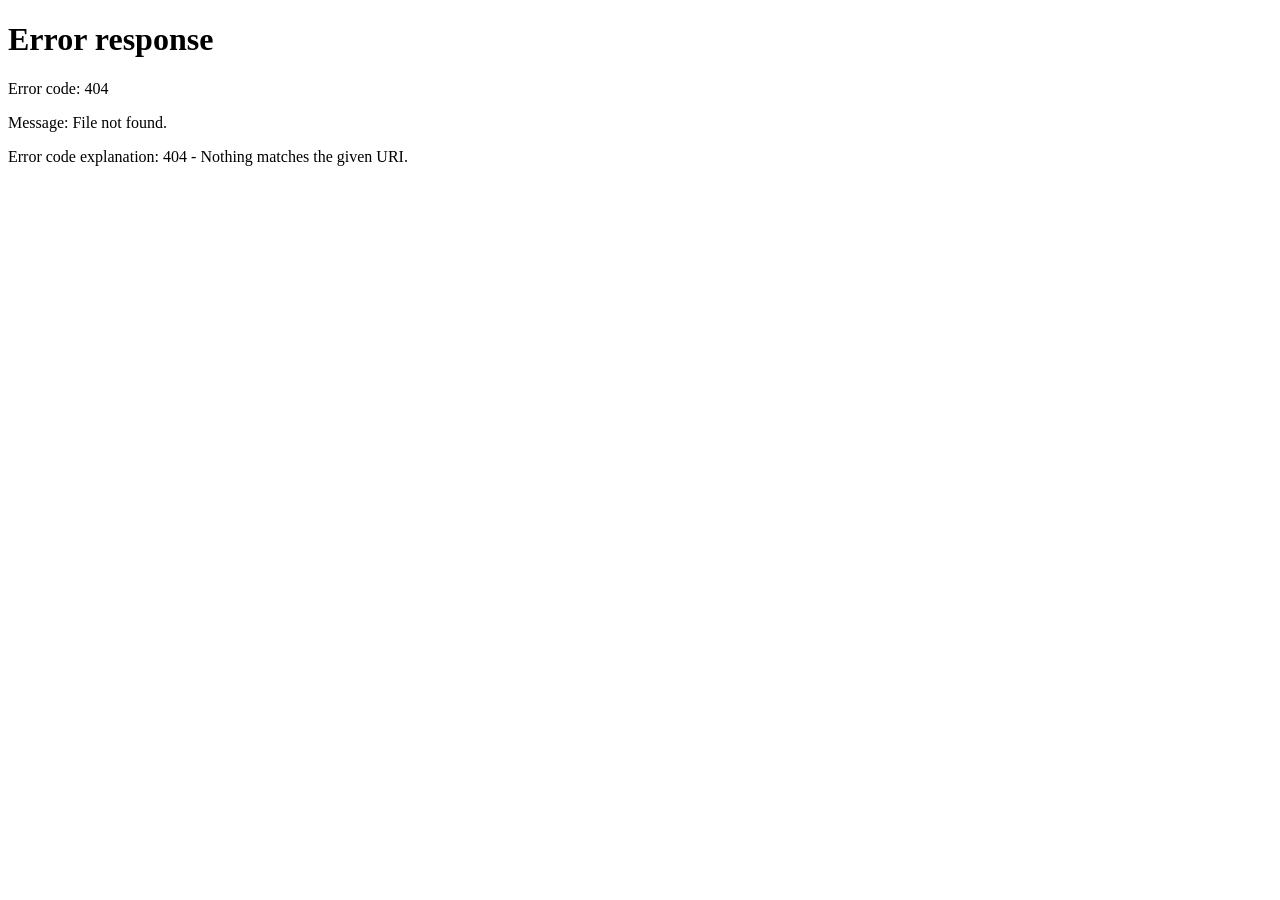
==== index.html @ bffe7bb8 "Update index.html" ====
<!DOCTYPE html>
<html lang="en">

<head>
  <meta charset="UTF-8">
  <meta http-equiv="X-UA-Compatible" content="IE=edge">
  <meta name="viewport" content="width=device-width, initial-scale=1.0">

  <!-- 
    - primary meta tags
  -->
  <title>Autofix - Auto Maintenance & Repair Service</title>
  <meta name="title" content="Autofix - Auto Maintenance & Repair Service">
  <meta name="description" content="This is a vehicle repair html template made by codewithsadee">

  <!-- 
    - favicon
  -->
  <link rel="shortcut icon" href="https://junrypacot.github.io/Autofix_/favicon.svg" type="image/svg+xml">

  <!-- 
    - google font link
  -->
  <link rel="preconnect" href="https://fonts.googleapis.com">
  <link rel="preconnect" href="https://fonts.gstatic.com" crossorigin>
  <link href="https://fonts.googleapis.com/css2?family=Chakra+Petch:wght@400;600;700&family=Mulish&display=swap"
    rel="stylesheet">

  <!-- 
    
  -->
  <link rel="stylesheet"
    href="https://fonts.googleapis.com/css2?family=Material+Symbols+Rounded:opsz,wght,FILL,GRAD@40,600,0,0" />

  <!-- 
    - custom css link
  -->
  <link rel="stylesheet" href="https://junrypacot.github.io/Autofix_/style.css">

  <!-- 
    - preload images
  -->
  <link rel="preload" as="image" href="https://junrypacot.github.io/Autofix_/hero-banner.png">
  <link rel="preload" as="image" href="https://junrypacot.github.io/Autofix_/hero-bg.jpg">

</head>

<body>

  <!-- 
    - #HEADER
  -->

  <header class="header">
    <div class="container">

      <a href="#" class="logo">
        <img src="https://junrypacot.github.io/Autofix_/logo.png" width="128" height="63" alt="autofix home">
      </a>

      <nav class="navbar" data-navbar>
  <ul class="navbar-list">

    <li>
      <a href="#home" class="navbar-link">Home</a> <!-- Add id="home" on your HERO section -->
    </li>

    <li>
      <a href="#about" class="navbar-link">About</a> <!-- Add id="about" to the ABOUT section -->
    </li>

    <li>
    <a href="#services" class="navbar-link">Services</a>

    </li>

    <li>
      <a href="#projects" class="navbar-link">Projects</a> <!-- Add id="projects" to WORK section -->
    </li>

    <li>
      <a href="#contact" class="navbar-link">Contact</a> <!-- Add id="contact" to footer or contact section -->
    </li>

  </ul>
</nav>


      <a href="#" class="btn btn-primary">
        <span class="span">Get a Quote</span>

        <span class="material-symbols-rounded">arrow_forward</span>
      </a>

      <button class="nav-toggle-btn" aria-label="toggle menu" data-nav-toggler>
        <span class="nav-toggle-icon icon-1"></span>
        <span class="nav-toggle-icon icon-2"></span>
        <span class="nav-toggle-icon icon-3"></span>
      </button>

    </div>
  </header>





  <main>
    <article>

      <!-- 
        - #HERO
      -->

      <!-- HERO Section -->
      <section id="home" class="hero has-bg-image" aria-label="home" style="background-image: url('https://junrypacot.github.io/Autofix_/hero-bg.jpg')">

        <div class="container">

          <div class="hero-content">

            <p class="section-subtitle :dark">We have talented engineers & mechanics</p>

            <h1 class="h1 section-title">Auto Maintenance & Repair Service</h1>

            <p class="section-text">
              Our goal is to provide high-quality repair services with care and precision, ensuring your vehicle runs smoothly and safely.
               We stand behind our work with full responsibility and dedication to customer satisfaction.
            </p>

            <a href="#services" class="btn">
              <span class="span">Our Services</span>

              <span class="material-symbols-rounded">arrow_forward</span>
            </a>

          </div>

          <figure class="hero-banner" style="--width: 1228; --height: 789;">
            <img src="https://junrypacot.github.io/Autofix_/hero-banner.png" width="1228" height="789" alt="red motor vehicle"
              class="move-anim">
          </figure>

        </div>
      </section>





      <!-- 
        - #SERVICE
      -->

      <section id="services" class="section service has-bg-image" aria-labelledby="service-label" style="background-image: url('https://junrypacot.github.io/Autofix_/service-bg.jpg')">


        <div class="container">

          <p class="section-subtitle :light" id="service-label">Our services</p>

          <h2 class="h2 section-title">We Provide Great Services For your Vehicle</h2>

          <ul class="service-list">

            <li>
              <div class="service-card">

                <figure class="card-icon">
                  <img src="https://junrypacot.github.io/Autofix_/services-1.png" width="110" height="110" loading="lazy" alt="Engine Repair">
                </figure>

                <h3 class="h3 card-title">Engine Repair</h3>

                <p class="card-text">
                   From diagnostics to full rebuilds, we ensure your engine performs at its best—efficient, reliable, and road-ready.
                </p>

                <a href="#" class="btn-link">Read more</a>

              </div>
            </li>

            <li>
              <div class="service-card">

                <figure class="card-icon">
                  <img src="https://junrypacot.github.io/Autofix_/services-2.png" width="110" height="110" loading="lazy" alt="Brake Repair">
                </figure>

                <h3 class="h3 card-title">Brake Repair</h3>

                <p class="card-text">
                  Your safety is our priority. We inspect, repair, and replace brake systems for optimal stopping power and peace of mind.
                </p>

                <a href="#" class="btn-link">Read more</a>

              </div>
            </li>

            <li>
              <div class="service-card">

                <figure class="card-icon">
                  <img src="https://junrypacot.github.io/Autofix_/services-3.png" width="110" height="110" loading="lazy" alt="Tire Repair">
                </figure>

                <h3 class="h3 card-title">Tire Repair</h3>

                <p class="card-text">
                  Stay on track with expert tire services—from patching to replacements, we keep your wheels safe and aligned.
                </p>

                <a href="#" class="btn-link">Read more</a>

              </div>
            </li>

            <li>
              <div class="service-card">

                <figure class="card-icon">
                  <img src="https://junrypacot.github.io/Autofix_/services-4.png" width="110" height="110" loading="lazy"
                    alt="Battery Repair">
                </figure>

                <h3 class="h3 card-title">Battery Repair</h3>

                <p class="card-text">
                   Whether it’s a charge, replacement, or diagnostics, we’ll make sure your battery is always ready to power your drive.
                </p>

                <a href="#" class="btn-link">Read more</a>

              </div>
            </li>

            <li class="service-banner">
              <img src="https://junrypacot.github.io/Autofix_/services-5.png" width="646" height="380" loading="lazy" alt="Red Car"
                class="move-anim">
            </li>

            <li>
              <div class="service-card">

                <figure class="card-icon">
                  <img src="https://junrypacot.github.io/Autofix_/services-6.png" width="110" height="110" loading="lazy"
                    alt="Steering Repair">
                </figure>

                <h3 class="h3 card-title">Steering Repair</h3>

                <p class="card-text">
                  Smooth handling starts here. We repair and align steering components for better control and driving comfort.
                </p>

                <a href="#" class="btn-link">Read more</a>

              </div>
            </li>

          </ul>

          <a href="#" class="btn">
            <span class="span">View All Services</span>

            <span class="material-symbols-rounded">arrow_forward</span>
          </a>

        </div>
      </section>





      <!-- 
        - #ABOUT
      -->

      <!-- ABOUT Section -->
      <section id="about" class="section about has-before" aria-labelledby="about-label">

        <div class="container">

          <figure class="about-banner">
            <img src="https://junrypacot.github.io/Autofix_/about-banner.png" width="540" height="540" loading="lazy"
              alt="vehicle repire equipments" class="w-100">
          </figure>

          <div class="about-content">

            <p class="section-subtitle :dark">About Us</p>

            <h2 class="h2 section-title">We’re Commited to Meet the quality</h2>

            <p class="section-text">
               At AutoFix, we take pride in delivering top-notch auto repair and maintenance services. Our experienced team is
               dedicated to ensuring your vehicle receives the best care using reliable tools, techniques, and diagnostics.
            </p>

            <p class="section-text">
               Whether it's routine maintenance or complex repairs, our goal is your satisfaction and your car’s optimal
               performance. We value trust, transparency, and long-term customer relationships.
            </p>

            <ul class="about-list">

              <li class="about-item">
                <p>
                  <strong class="display-1 strong">8K+</strong> Happy Clients
                </p>
              </li>

              <li class="about-item">
                <p>
                  <strong class="display-1 strong">22+</strong> Instruments
                </p>
              </li>

              <li class="about-item">
                <p>
                  <strong class="display-1 strong">50+</strong> Years in market
                </p>
              </li>

              <li class="about-item">
                <p>
                  <strong class="display-1 strong">99%</strong> Projects completed
                </p>
              </li>

            </ul>

          </div>

        </div>
      </section>





      <!-- 
        - #WORK
      -->

      <!-- WORK Section -->
       <section id="projects" class="section work" aria-labelledby="work-label">

        <div class="container">

          <p class="section-subtitle :light" id="work-label">Our Work</p>

          <h2 class="h2 section-title">Latest projects we have done</h2>

          <ul class="has-scrollbar">

            <li class="scrollbar-item">
              <div class="work-card">

                <figure class="card-banner img-holder" style="--width: 350; --height: 406;">
                  <img src="https://junrypacot.github.io/Autofix_/work-1.jpg" width="350" height="406" loading="lazy" alt="Engine Repair"
                    class="img-cover">
                </figure>

                <div class="card-content">
                  <p class="card-subtitle">Auto Repair</p>

                  <h3 class="h3 card-title">Engine Repair</h3>

                  <a href="#" class="card-btn">
                    <span class="material-symbols-rounded">arrow_forward</span>
                  </a>
                </div>

              </div>
            </li>

            <li class="scrollbar-item">
              <div class="work-card">

                <figure class="card-banner img-holder" style="--width: 350; --height: 406;">
                  <img src="https://junrypacot.github.io/Autofix_/work-2.jpg" width="350" height="406" loading="lazy" alt="Car Tyre change"
                    class="img-cover">
                </figure>

                <div class="card-content">
                  <p class="card-subtitle">Auto Repair</p>

                  <h3 class="h3 card-title">Car Tyre change</h3>

                  <a href="#" class="card-btn">
                    <span class="material-symbols-rounded">arrow_forward</span>
                  </a>
                </div>

              </div>
            </li>

            <li class="scrollbar-item">
              <div class="work-card">

                <figure class="card-banner img-holder" style="--width: 350; --height: 406;">
                  <img src="https://junrypacot.github.io/Autofix_/work-3.jpg" width="350" height="406" loading="lazy" alt="Battery Adjust"
                    class="img-cover">
                </figure>

                <div class="card-content">
                  <p class="card-subtitle">Auto Repair</p>

                  <h3 class="h3 card-title">Battery Adjust</h3>

                  <a href="#" class="card-btn">
                    <span class="material-symbols-rounded">arrow_forward</span>
                  </a>
                </div>

              </div>
            </li>

          </ul>

        </div>
      </section>

    </article>
  </main>





  <!-- 
    - #FOOTER
  -->

  <!-- You can add an ID to the footer -->
    <footer class="footer" id="contact">


    <div class="footer-top section">
      <div class="container">

        <div class="footer-brand">

          <a href="#" class="logo">
            <img src="https://junrypacot.github.io/Autofix_/logo.png" width="128" height="63" alt="autofix home">
          </a>

          <p class="footer-text">
            At AutoFix, we’re dedicated to delivering reliable, affordable, and expert auto repair services. Your satisfaction and vehicle’s performance are our top priorities.
         </p>
          </p>

          <ul class="social-list">

            <li>
              <a href="#" class="social-link">
                <img src="https://junrypacot.github.io/Autofix_/facebook.svg" alt="facebook">
              </a>
            </li>

            <li>
              <a href="#" class="social-link">
                <img src="https://junrypacot.github.io/Autofix_/instagram.svg" alt="instagram">
              </a>
            </li>

            <li>
              <a href="#" class="social-link">
                <img src="https://junrypacot.github.io/Autofix_/twitter.svg" alt="twitter">
              </a>
            </li>

          </ul>

        </div>

        <ul class="footer-list">

          <li>
            <p class="h3">Opening Hours</p>
          </li>

          <li>
            <p class="p">Monday – Saturday</p>

            <span class="span">05:30 AM – 08:00 PM</span>
          </li>

          <li>
            <p class="p">Sunday – Thursday</p>

            <span class="span">10:00 AM – 10:50 PM</span>
          </li>

          <li>
            <p class="p">Friday – Saturday</p>

            <span class="span">05:00 AM – 08:00 PM</span>
          </li>

        </ul>

        <ul class="footer-list">

          <li>
            <p class="h3">Contact Info</p>
          </li>

          <li>
            <a href="tel:+01234567890" class="footer-link">
              <span class="material-symbols-rounded">call</span>

              <span class="span">+06 3 9706 790 894</span>
            </a>
          </li>

          <li>
            <a href="mailto:junrypacot878@gmail.com" class="footer-link">
              <span class="material-symbols-rounded">mail</span>

              <span class="span">junrypacot878@gmail.com</span>
            </a>
          </li>

          <li>
            <address class="footer-link address">
              <span class="material-symbols-rounded">location_on</span>

              <span class="span">Purok 2 Causwagan, Talacogon, Agusan Del Sur </span>
            </address>
          </li>

        </ul>

      </div>

      <img src="https://junrypacot.github.io/Autofix_/footer-shape-3.png" width="637" height="173" loading="lazy" alt="Shape"
        class="shape shape-3 move-anim">

    </div>

    <div class="footer-bottom">
      <div class="container">

        <p class="copyright">Copyright 2025, JunryPacot, All Rights Reserved.</p>

        <img src="https://junrypacot.github.io/Autofix_/footer-shape-2.png" width="778" height="335" loading="lazy" alt="Shape"
          class="shape shape-2">

        <img src="https://junrypacot.github.io/Autofix_/footer-shape-1.png" width="805" height="652" loading="lazy" alt="Red Car"
          class="shape shape-1 move-anim">

      </div>
    </div>

  </footer>





  <!-- 
    - custom js link
  -->
  <script src="script.js">

    const navbar = document.querySelector("[data-navbar]");
const navToggler = document.querySelector("[data-nav-toggler]");

navToggler.addEventListener("click", function () {
  navbar.classList.toggle("active");
  this.classList.toggle("active");
});

 if (localStorage.getItem('isLoggedIn') !== 'true') {
    window.location.href = 'Loginpage.html';
  }

  // On logout
  localStorage.removeItem('isLoggedIn');
  window.location.href = 'Loginpage.html';
  </script>

</body>

</html>
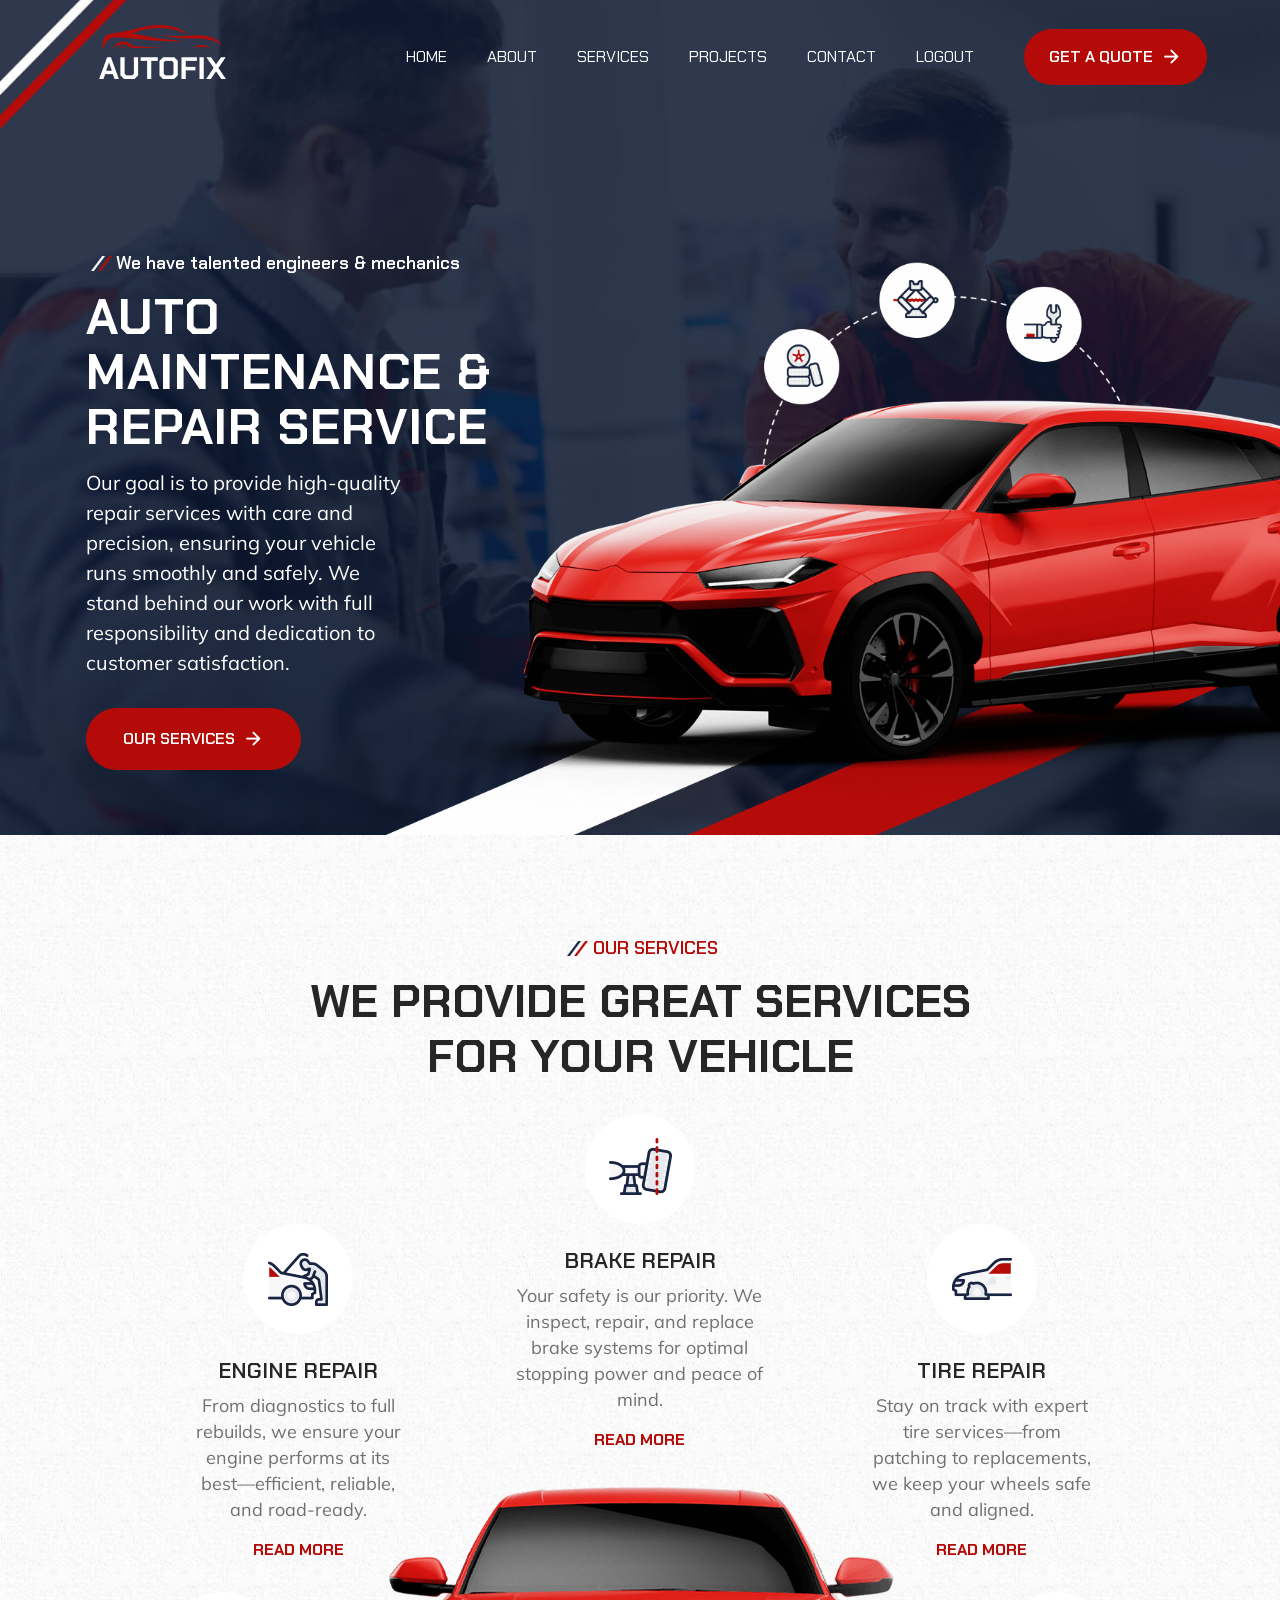
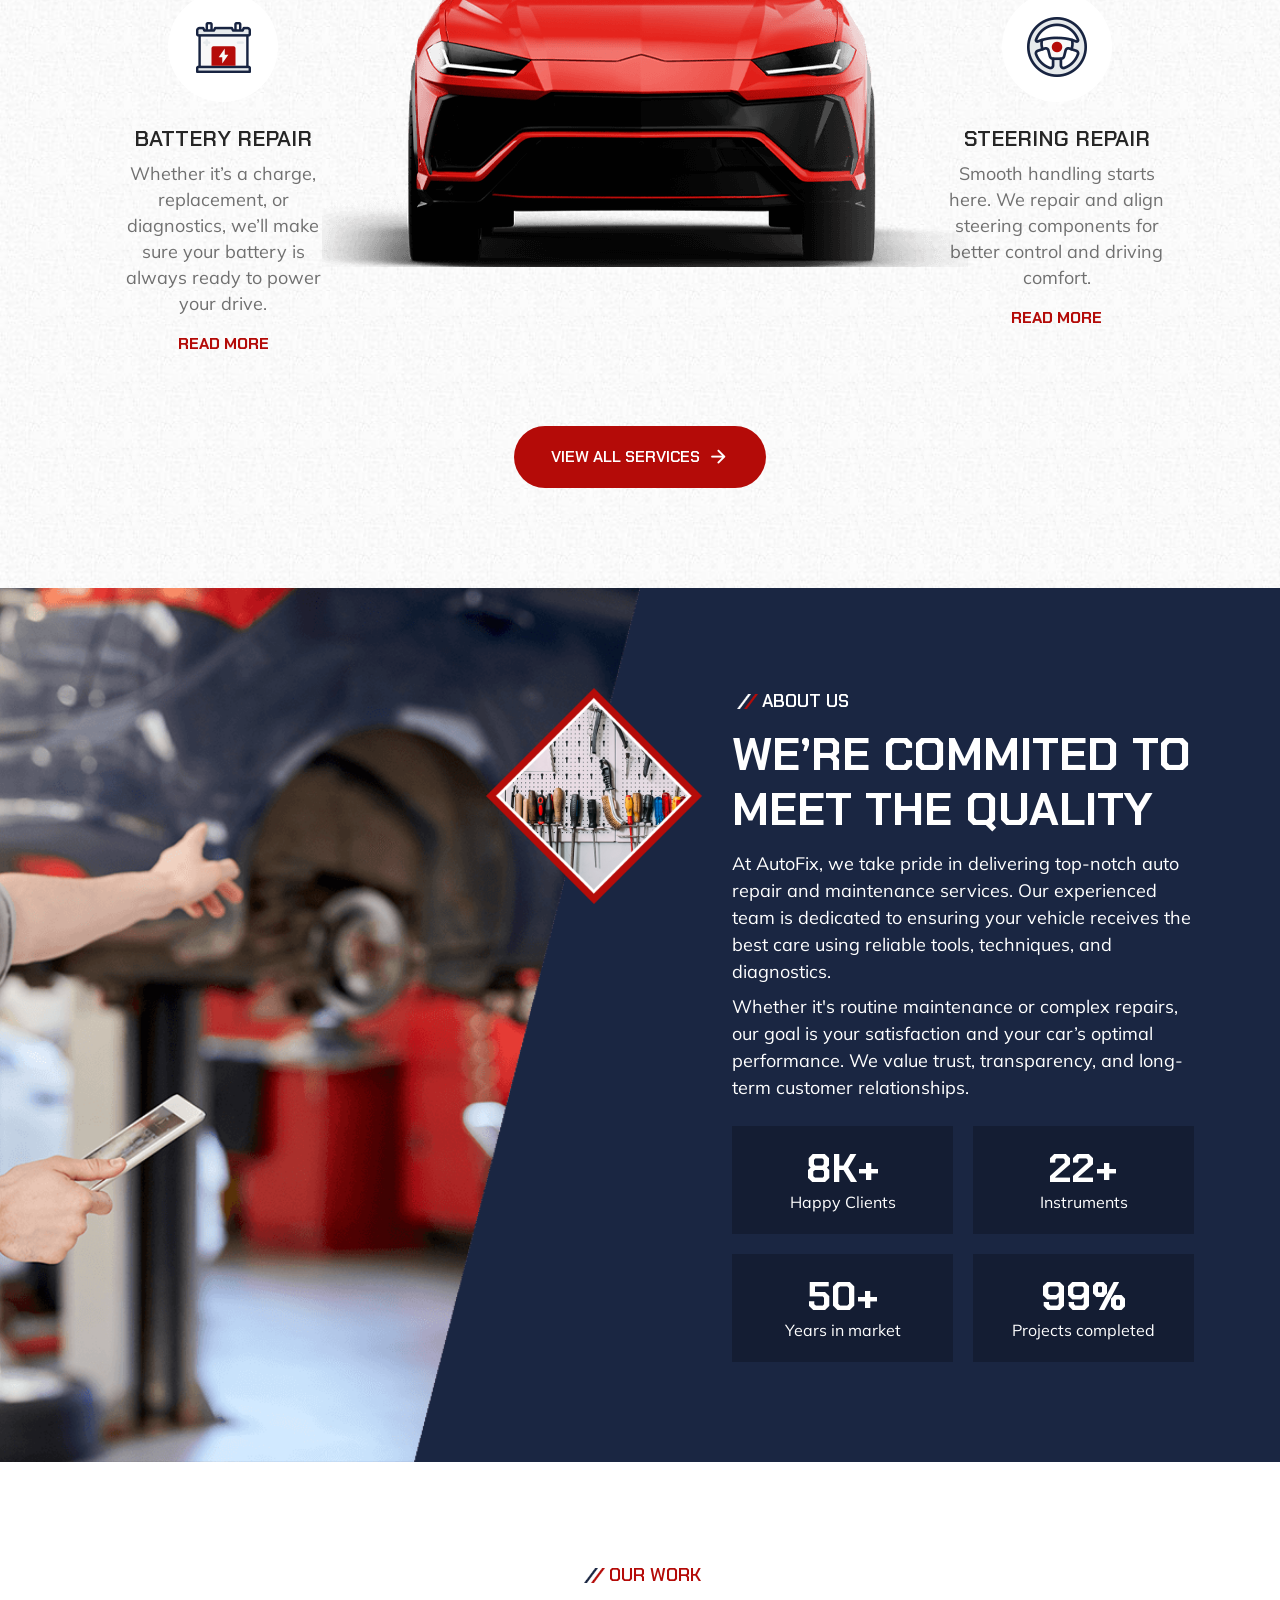
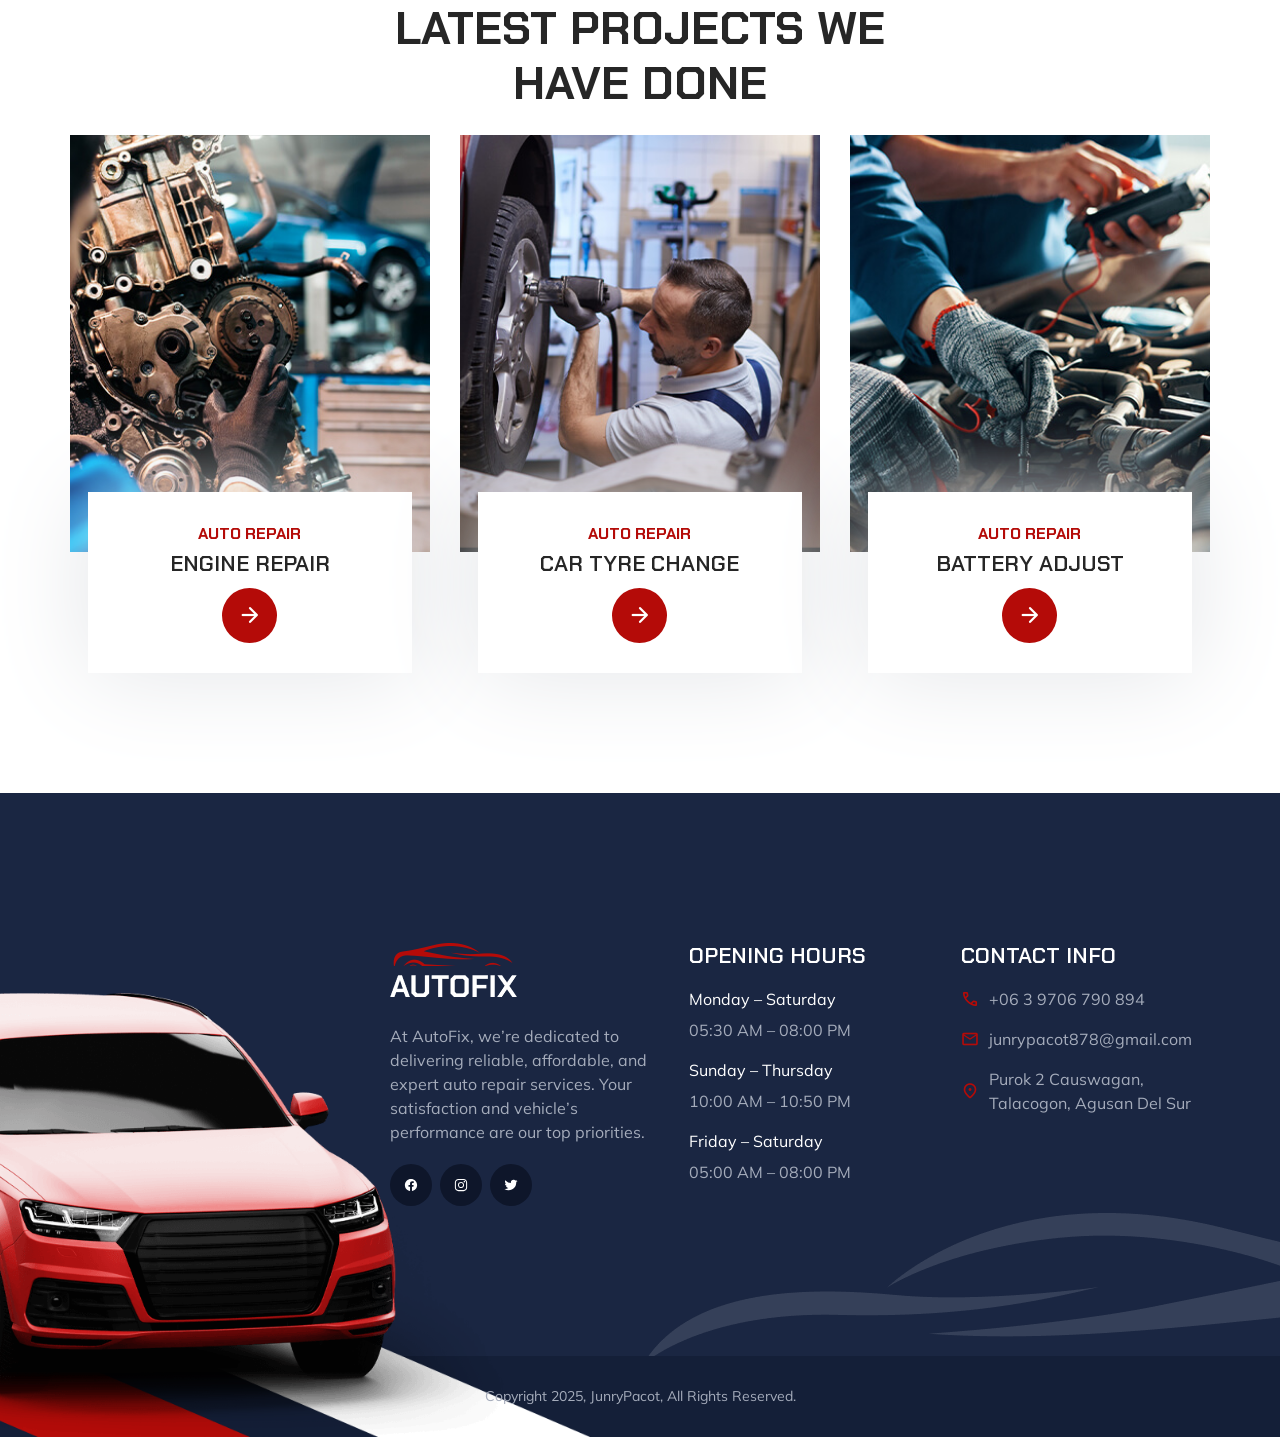
==== commit 4e79c1e4: "Update index.html" ====
--- a/index.html
+++ b/index.html
@@ -7,7 +7,7 @@
   <meta name="viewport" content="width=device-width, initial-scale=1.0">
 
   <!-- 
-    - primary meta tags
+    - primary 
   -->
   <title>Autofix - Auto Maintenance & Repair Service</title>
   <meta name="title" content="Autofix - Auto Maintenance & Repair Service">
@@ -80,6 +80,11 @@
 
     <li>
       <a href="#contact" class="navbar-link">Contact</a> <!-- Add id="contact" to footer or contact section -->
+      
+    </li>
+
+      <li>
+      <a href="script.js" class="navbar-link">Logout</a> <!-- Add id="contact" to footer or contact section -->
     </li>
 
   </ul>
@@ -566,23 +571,25 @@
   <!-- 
     - custom js link
   -->
-  <script src="script.js">
-
-    const navbar = document.querySelector("[data-navbar]");
-const navToggler = document.querySelector("[data-nav-toggler]");
-
-navToggler.addEventListener("click", function () {
-  navbar.classList.toggle("active");
-  this.classList.toggle("active");
-});
-
- if (localStorage.getItem('isLoggedIn') !== 'true') {
-    window.location.href = 'Loginpage.html';
+  <script >
+    <script>
+  const navbar = document.querySelector("[data-navbar]");
+  const navToggler = document.querySelector("[data-nav-toggler]");
+
+  navToggler.addEventListener("click", function () {
+    navbar.classList.toggle("active");
+    this.classList.toggle("active");
+  });
+
+  // Redirect to login if not logged in
+  if (localStorage.getItem('isLoggedIn') !== 'true') {
+    window.location.href = 'Loginpage.html'; // Make sure this file exists!
   }
 
-  // On logout
-  localStorage.removeItem('isLoggedIn');
-  window.location.href = 'Loginpage.html';
+  // For logout, use this code on your logout button only:
+  // localStorage.removeItem('isLoggedIn');
+  // window.location.href = 'Loginpage.html';
+</script>
   </script>
 
 </body>
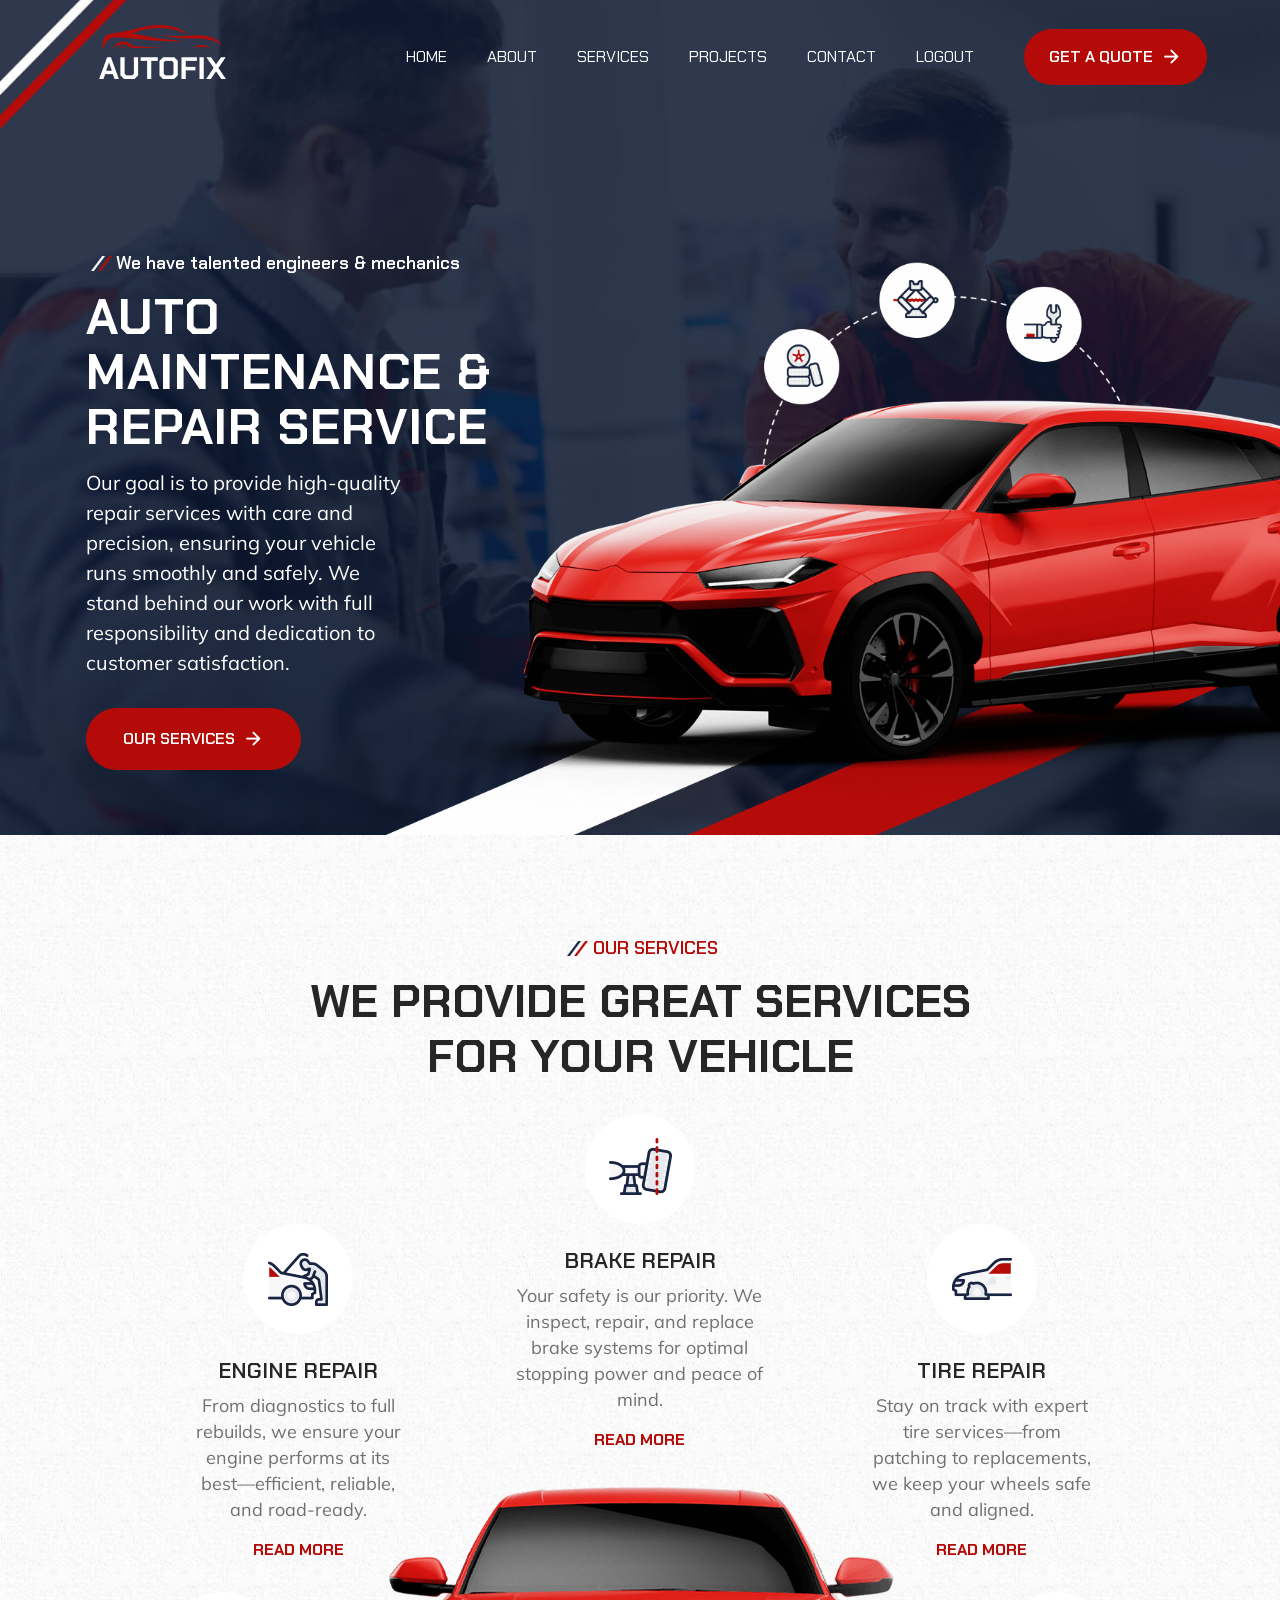
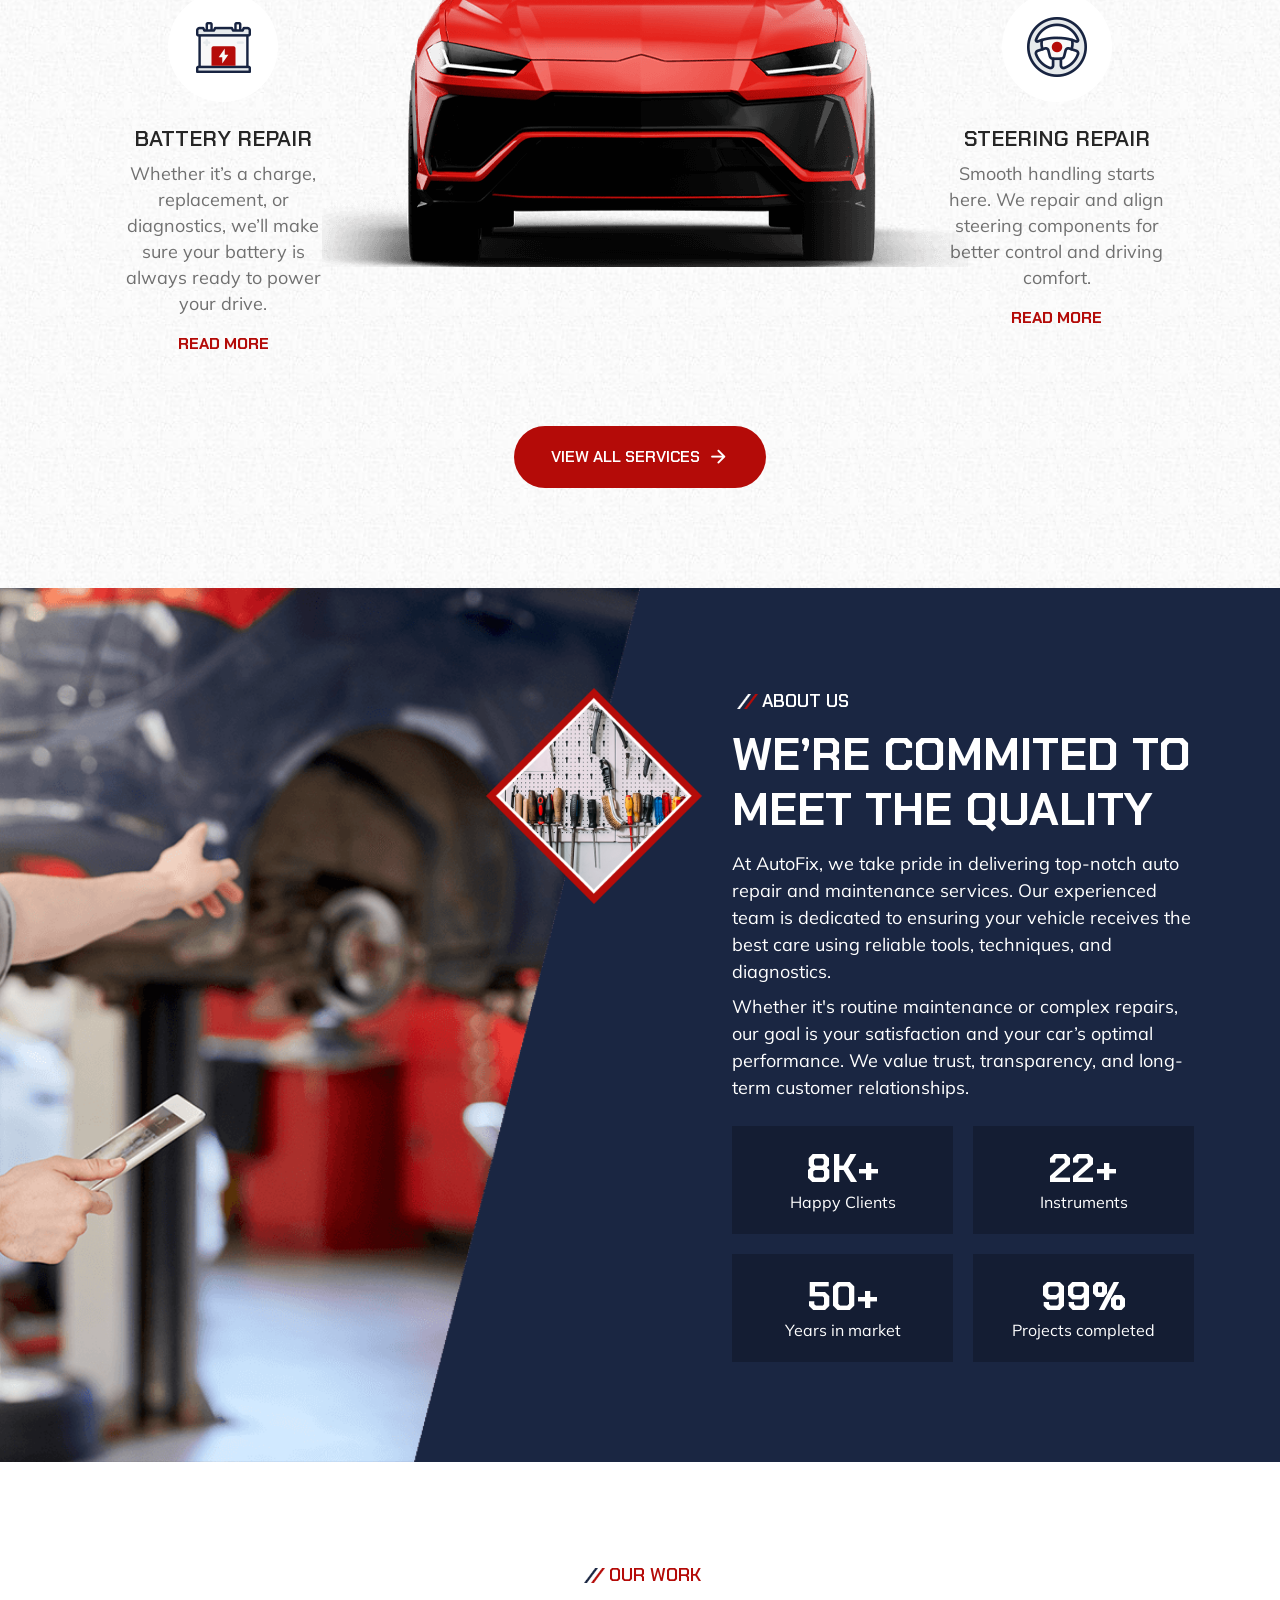
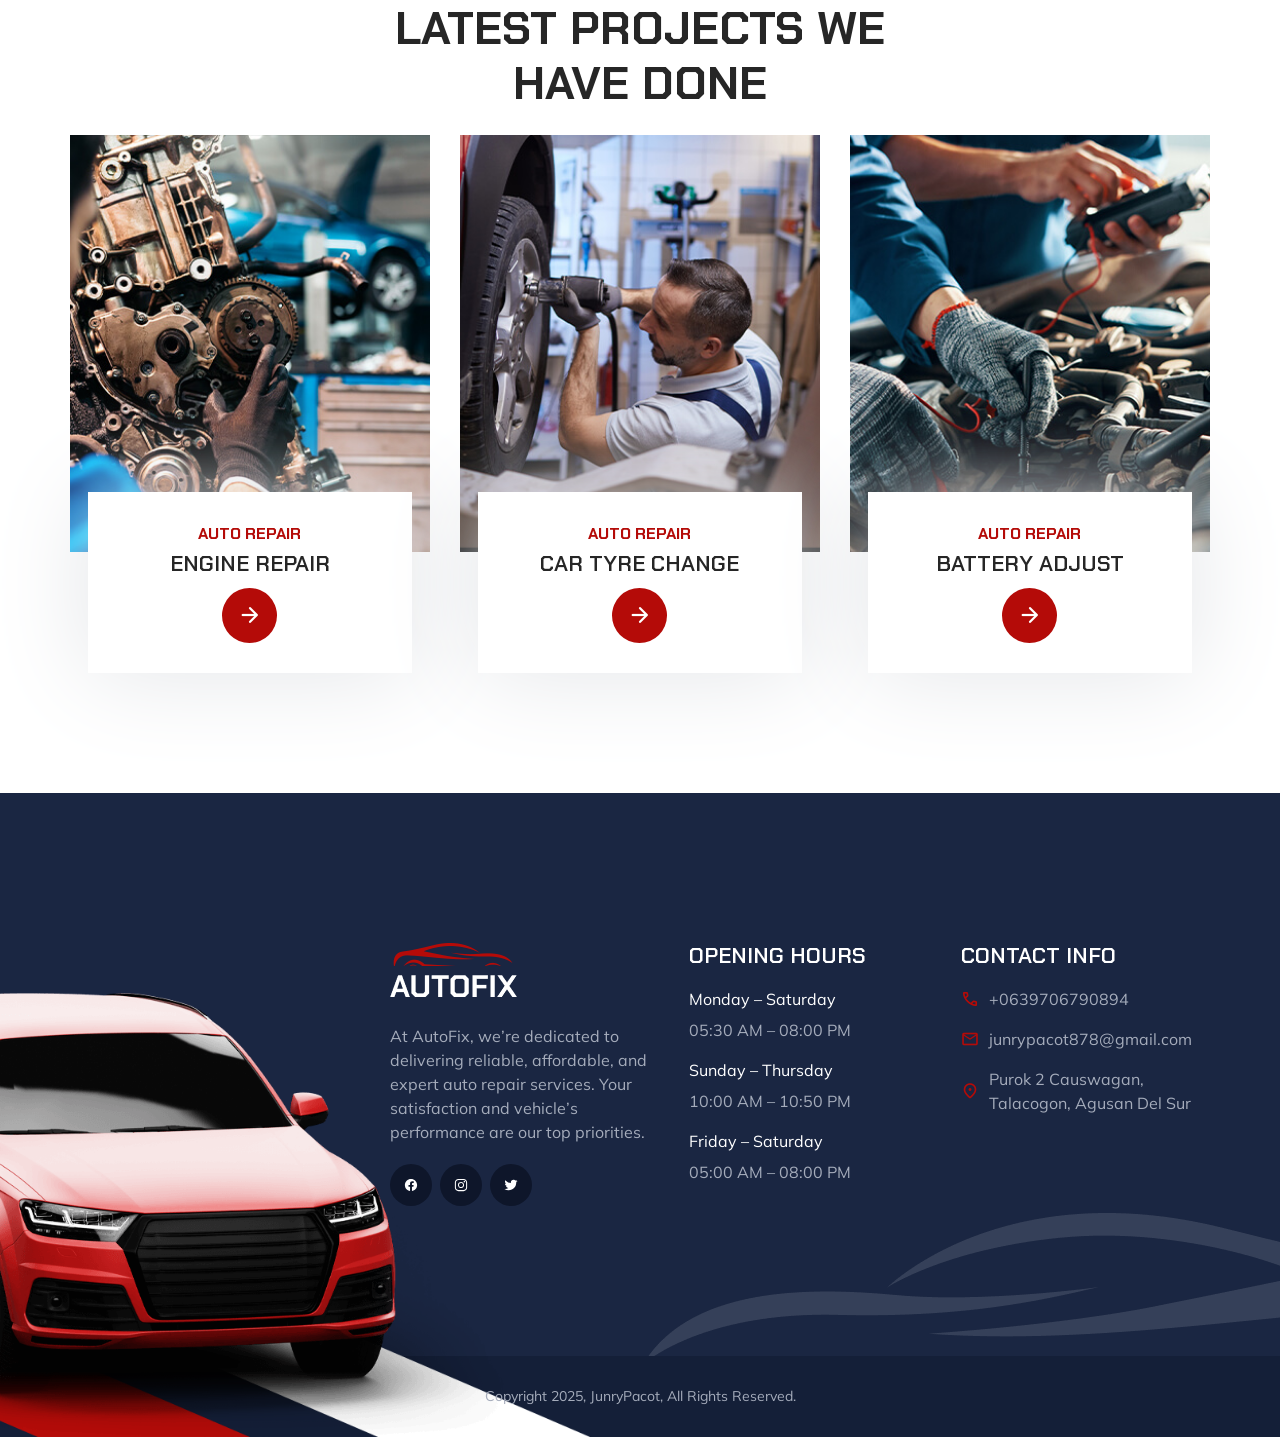
==== commit 5dd49dc9: "Change external links to local file references Updated image and stylesheet links to local files." ====
--- a/index.html
+++ b/index.html
@@ -7,7 +7,7 @@
   <meta name="viewport" content="width=device-width, initial-scale=1.0">
 
   <!-- 
-    - primary 
+    - 
   -->
   <title>Autofix - Auto Maintenance & Repair Service</title>
   <meta name="title" content="Autofix - Auto Maintenance & Repair Service">
@@ -16,7 +16,7 @@
   <!-- 
     - favicon
   -->
-  <link rel="shortcut icon" href="https://junrypacot.github.io/Autofix_/favicon.svg" type="image/svg+xml">
+  <link rel="shortcut icon" href="favicon.svg" type="image/svg+xml">
 
   <!-- 
     - google font link
@@ -35,13 +35,13 @@
   <!-- 
     - custom css link
   -->
-  <link rel="stylesheet" href="https://junrypacot.github.io/Autofix_/style.css">
+  <link rel="stylesheet" href="style.css">
 
   <!-- 
     - preload images
   -->
-  <link rel="preload" as="image" href="https://junrypacot.github.io/Autofix_/hero-banner.png">
-  <link rel="preload" as="image" href="https://junrypacot.github.io/Autofix_/hero-bg.jpg">
+  <link rel="preload" as="image" href="hero-banner.png">
+  <link rel="preload" as="image" href="hero-bg.jpg">
 
 </head>
 
@@ -55,7 +55,7 @@
     <div class="container">
 
       <a href="#" class="logo">
-        <img src="https://junrypacot.github.io/Autofix_/logo.png" width="128" height="63" alt="autofix home">
+        <img src="logo.png" width="128" height="63" alt="autofix home">
       </a>
 
       <nav class="navbar" data-navbar>
@@ -118,7 +118,7 @@
       -->
 
       <!-- HERO Section -->
-      <section id="home" class="hero has-bg-image" aria-label="home" style="background-image: url('https://junrypacot.github.io/Autofix_/hero-bg.jpg')">
+      <section id="home" class="hero has-bg-image" aria-label="home" style="background-image: url('hero-bg.jpg')">
 
         <div class="container">
 
@@ -142,7 +142,7 @@
           </div>
 
           <figure class="hero-banner" style="--width: 1228; --height: 789;">
-            <img src="https://junrypacot.github.io/Autofix_/hero-banner.png" width="1228" height="789" alt="red motor vehicle"
+            <img src="hero-banner.png" width="1228" height="789" alt="red motor vehicle"
               class="move-anim">
           </figure>
 
@@ -157,7 +157,7 @@
         - #SERVICE
       -->
 
-      <section id="services" class="section service has-bg-image" aria-labelledby="service-label" style="background-image: url('https://junrypacot.github.io/Autofix_/service-bg.jpg')">
+      <section id="services" class="section service has-bg-image" aria-labelledby="service-label" style="background-image: url('service-bg.jpg')">
 
 
         <div class="container">
@@ -172,7 +172,7 @@
               <div class="service-card">
 
                 <figure class="card-icon">
-                  <img src="https://junrypacot.github.io/Autofix_/services-1.png" width="110" height="110" loading="lazy" alt="Engine Repair">
+                  <img src="services-1.png" width="110" height="110" loading="lazy" alt="Engine Repair">
                 </figure>
 
                 <h3 class="h3 card-title">Engine Repair</h3>
@@ -190,7 +190,7 @@
               <div class="service-card">
 
                 <figure class="card-icon">
-                  <img src="https://junrypacot.github.io/Autofix_/services-2.png" width="110" height="110" loading="lazy" alt="Brake Repair">
+                  <img src="services-2.png" width="110" height="110" loading="lazy" alt="Brake Repair">
                 </figure>
 
                 <h3 class="h3 card-title">Brake Repair</h3>
@@ -208,7 +208,7 @@
               <div class="service-card">
 
                 <figure class="card-icon">
-                  <img src="https://junrypacot.github.io/Autofix_/services-3.png" width="110" height="110" loading="lazy" alt="Tire Repair">
+                  <img src="services-3.png" width="110" height="110" loading="lazy" alt="Tire Repair">
                 </figure>
 
                 <h3 class="h3 card-title">Tire Repair</h3>
@@ -226,7 +226,7 @@
               <div class="service-card">
 
                 <figure class="card-icon">
-                  <img src="https://junrypacot.github.io/Autofix_/services-4.png" width="110" height="110" loading="lazy"
+                  <img src="services-4.png" width="110" height="110" loading="lazy"
                     alt="Battery Repair">
                 </figure>
 
@@ -242,7 +242,7 @@
             </li>
 
             <li class="service-banner">
-              <img src="https://junrypacot.github.io/Autofix_/services-5.png" width="646" height="380" loading="lazy" alt="Red Car"
+              <img src="services-5.png" width="646" height="380" loading="lazy" alt="Red Car"
                 class="move-anim">
             </li>
 
@@ -250,7 +250,7 @@
               <div class="service-card">
 
                 <figure class="card-icon">
-                  <img src="https://junrypacot.github.io/Autofix_/services-6.png" width="110" height="110" loading="lazy"
+                  <img src="services-6.png" width="110" height="110" loading="lazy"
                     alt="Steering Repair">
                 </figure>
 
@@ -290,7 +290,7 @@
         <div class="container">
 
           <figure class="about-banner">
-            <img src="https://junrypacot.github.io/Autofix_/about-banner.png" width="540" height="540" loading="lazy"
+            <img src="about-banner.png" width="540" height="540" loading="lazy"
               alt="vehicle repire equipments" class="w-100">
           </figure>
 
@@ -366,7 +366,7 @@
               <div class="work-card">
 
                 <figure class="card-banner img-holder" style="--width: 350; --height: 406;">
-                  <img src="https://junrypacot.github.io/Autofix_/work-1.jpg" width="350" height="406" loading="lazy" alt="Engine Repair"
+                  <img src="work-1.jpg" width="350" height="406" loading="lazy" alt="Engine Repair"
                     class="img-cover">
                 </figure>
 
@@ -387,7 +387,7 @@
               <div class="work-card">
 
                 <figure class="card-banner img-holder" style="--width: 350; --height: 406;">
-                  <img src="https://junrypacot.github.io/Autofix_/work-2.jpg" width="350" height="406" loading="lazy" alt="Car Tyre change"
+                  <img src="work-2.jpg" width="350" height="406" loading="lazy" alt="Car Tyre change"
                     class="img-cover">
                 </figure>
 
@@ -408,7 +408,7 @@
               <div class="work-card">
 
                 <figure class="card-banner img-holder" style="--width: 350; --height: 406;">
-                  <img src="https://junrypacot.github.io/Autofix_/work-3.jpg" width="350" height="406" loading="lazy" alt="Battery Adjust"
+                  <img src="work-3.jpg" width="350" height="406" loading="lazy" alt="Battery Adjust"
                     class="img-cover">
                 </figure>
 
@@ -451,7 +451,7 @@
         <div class="footer-brand">
 
           <a href="#" class="logo">
-            <img src="https://junrypacot.github.io/Autofix_/logo.png" width="128" height="63" alt="autofix home">
+            <img src="logo.png" width="128" height="63" alt="autofix home">
           </a>
 
           <p class="footer-text">
@@ -463,19 +463,19 @@
 
             <li>
               <a href="#" class="social-link">
-                <img src="https://junrypacot.github.io/Autofix_/facebook.svg" alt="facebook">
+                <img src="facebook.svg" alt="facebook">
               </a>
             </li>
 
             <li>
               <a href="#" class="social-link">
-                <img src="https://junrypacot.github.io/Autofix_/instagram.svg" alt="instagram">
+                <img src="instagram.svg" alt="instagram">
               </a>
             </li>
 
             <li>
               <a href="#" class="social-link">
-                <img src="https://junrypacot.github.io/Autofix_/twitter.svg" alt="twitter">
+                <img src="twitter.svg" alt="twitter">
               </a>
             </li>
 
@@ -516,10 +516,10 @@
           </li>
 
           <li>
-            <a href="tel:+01234567890" class="footer-link">
+            <a href="tel:+09706790894" class="footer-link">
               <span class="material-symbols-rounded">call</span>
 
-              <span class="span">+06 3 9706 790 894</span>
+              <span class="span">+0639706790894</span>
             </a>
           </li>
 
@@ -543,7 +543,7 @@
 
       </div>
 
-      <img src="https://junrypacot.github.io/Autofix_/footer-shape-3.png" width="637" height="173" loading="lazy" alt="Shape"
+      <img src="footer-shape-3.png" width="637" height="173" loading="lazy" alt="Shape"
         class="shape shape-3 move-anim">
 
     </div>
@@ -553,10 +553,10 @@
 
         <p class="copyright">Copyright 2025, JunryPacot, All Rights Reserved.</p>
 
-        <img src="https://junrypacot.github.io/Autofix_/footer-shape-2.png" width="778" height="335" loading="lazy" alt="Shape"
+        <img src="footer-shape-2.png" width="778" height="335" loading="lazy" alt="Shape"
           class="shape shape-2">
 
-        <img src="https://junrypacot.github.io/Autofix_/footer-shape-1.png" width="805" height="652" loading="lazy" alt="Red Car"
+        <img src="footer-shape-1.png" width="805" height="652" loading="lazy" alt="Red Car"
           class="shape shape-1 move-anim">
 
       </div>
--- a/style.css
+++ b/style.css
@@ -0,0 +1,1264 @@
+/*-----------------------------------*\
+  #style.css
+\*-----------------------------------*/
+
+/**
+ * copyright 2022 codewithsadee
+ */
+
+
+
+
+
+/*-----------------------------------*\
+  #CUSTOM PROPERTY
+\*-----------------------------------*/
+
+:root {
+
+  /**
+   * colors
+   */
+
+  --international-orange-engineering: hsl(1, 91%, 37%);
+  --cadet-blue-creyola: hsl(222, 14%, 69%);
+  --oxford-blue-1: hsl(222, 47%, 15%);
+  --oxford-blue-2: hsl(222, 44%, 14%);
+  --oxford-blue-3: hsl(222, 50%, 11%);
+  --sonic-silver: hsl(0, 0%, 44%);
+  --space-cadet: hsl(222, 44%, 18%);
+  --pastel-pink: hsl(1, 53%, 75%);
+  --eerie-black: hsl(0, 0%, 15%);
+  --light-gray: hsl(0, 0%, 80%);
+  --white: hsl(0, 0%, 100%);
+
+  /**
+   * typography
+   */
+
+  --ff-chakra-petch: 'Chakra Petch', sans-serif;
+  --ff-mulish: 'Mulish', sans-serif;
+  
+  --fs-1: 3.5rem;
+  --fs-2: 3rem;
+  --fs-3: 2.4rem;
+  --fs-4: 1.8rem;
+  --fs-5: 1.4rem;
+  --fs-6: 1.2rem;
+  
+  --fw-400: 400;
+  --fw-600: 600;
+  --fw-700: 700;
+
+  /**
+   * spacing
+   */
+
+  --section-padding: 60px;
+
+  /**
+   * box shadow
+   */
+
+  --shadow: 0px 0px 100px 0px hsl(216, 9%, 90%);
+
+  /**
+   * border radius
+   */
+
+  --radius-pill: 100px;
+  --radius-circle: 50%;
+
+  /**
+   * transition
+   */
+
+  --transition: 0.25s ease;
+  --cubic-out: cubic-bezier(0.05, 0.83, 0.52, 0.97);
+
+}
+
+
+
+
+
+/*-----------------------------------*\
+  #RESET
+\*-----------------------------------*/
+
+*,
+*::before,
+*::after {
+  margin: 0;
+  padding: 0;
+  box-sizing: border-box;
+}
+
+li { list-style: none; }
+
+a,
+img,
+span,
+button { display: block; }
+
+a {
+  color: inherit;
+  text-decoration: none;
+}
+
+img { height: auto; }
+
+button {
+  background: none;
+  border: none;
+  font: inherit;
+  cursor: pointer;
+}
+
+address { font-style: normal; }
+
+html {
+  font-family: var(--ff-mulish);
+  font-size: 10px;
+  scroll-behavior: smooth;
+}
+
+body {
+  background-color: var(--white);
+  color: var(--sonic-silver);
+  font-size: 1.6rem;
+  line-height: 1.5;
+}
+
+:focus-visible { outline-offset: 4px; }
+
+::-webkit-scrollbar { width: 10px; }
+
+::-webkit-scrollbar-track { background-color: hsl(0, 0%, 98%); }
+
+::-webkit-scrollbar-thumb { background-color: hsl(0, 0%, 80%); }
+
+::-webkit-scrollbar-thumb:hover { background-color: hsl(0, 0%, 70%); }
+
+
+
+
+
+/*-----------------------------------*\
+  #REUSED STYLE
+\*-----------------------------------*/
+
+.container { padding-inline: 16px; }
+
+.material-symbols-rounded {
+  --fs: 1em;
+  font-variation-settings: 'FILL' 0, 'wght' 600, 'GRAD' 0, 'opsz' 40;
+  font-size: var(--fs);
+  width: 1em;
+  overflow: hidden;
+}
+
+.has-bg-image {
+  background-repeat: no-repeat;
+  background-size: cover;
+  background-position: left;
+}
+
+.section-subtitle {
+  max-width: max-content;
+  font-family: var(--ff-chakra-petch);
+  font-size: var(--fs-5);
+  font-weight: var(--fw-600);
+  text-transform: uppercase;
+  margin-block-end: 12px;
+  margin-inline: auto;
+}
+
+.section-subtitle::before {
+  content: "";
+  display: inline-block;
+  height: 15px;
+  width: 30px;
+  margin-block-end: -2px;
+  background-repeat: no-repeat;
+  background-size: contain;
+  background-position: center;
+}
+
+.section-subtitle.\:dark { color: var(--white); }
+
+.section-subtitle.\:dark::before { background-image: url('text-bars-light.png'); }
+
+.section-subtitle.\:light { color: var(--international-orange-engineering); }
+
+.section-subtitle.\:light::before { background-image: url('text-bars-dark.png'); }
+
+.section-title { text-align: center; }
+
+.h1,
+.h2,
+.h3,
+.display-1 {
+  font-family: var(--ff-chakra-petch);
+  font-weight: var(--fw-700);
+  text-transform: uppercase;
+}
+
+.display-1 { font-size: var(--fs-1); }
+
+.h1 {
+  color: var(--white);
+  font-size: var(--fs-2);
+  line-height: 1.1;
+  letter-spacing: 1px;
+}
+
+.h2,
+.h3 {
+  color: var(--eerie-black);
+  font-weight: var(--fw-600);
+  line-height: 1.2;
+}
+
+.h2 { font-size: var(--fs-3); }
+
+.h3 { font-size: var(--fs-4); }
+
+.btn {
+  background-color: var(--international-orange-engineering);
+  color: var(--white);
+  max-width: max-content;
+  font-family: var(--ff-chakra-petch);
+  font-weight: var(--fw-600);
+  text-transform: uppercase;
+  display: flex;
+  align-items: center;
+  gap: 8px;
+  padding: 12px 20px;
+  border: 1px solid transparent;
+  border-radius: var(--radius-pill);
+  transition: var(--transition);
+  will-change: transform;
+}
+
+.btn:is(:hover, :focus-visible) {
+  transform: translateY(-5px);
+  background-color: var(--oxford-blue-3);
+  border-color: var(--white);
+}
+
+.move-anim { animation: moving 2s ease-in-out infinite alternate; }
+
+@keyframes moving {
+  0% { transform: translateY(0); }
+  100% { transform: translateY(10px); }
+}
+
+.section { padding-block: var(--section-padding); }
+
+.btn-link {
+  font-family: var(--ff-chakra-petch);
+  text-transform: uppercase;
+  color: var(--international-orange-engineering);
+  font-weight: var(--fw-700);
+}
+
+.w-100 { width: 100%; }
+
+.img-holder {
+  aspect-ratio: var(--width) / var(--height);
+  background-color: var(--light-gray);
+  overflow: hidden;
+}
+
+.img-cover {
+  width: 100%;
+  height: 100%;
+  object-fit: cover;
+}
+
+.has-scrollbar {
+  display: flex;
+  align-items: center;
+  gap: 30px;
+  overflow-x: auto;
+  scroll-snap-type: inline mandatory;
+  padding-block-end: 20px;
+}
+
+.scrollbar-item {
+  min-width: 100%;
+  scroll-snap-align: start;
+}
+
+.has-scrollbar::-webkit-scrollbar { height: 16px; }
+
+.has-scrollbar::-webkit-scrollbar-track {
+  background-color: var(--pastel-pink);
+  border-radius: 20px;
+}
+
+.has-scrollbar::-webkit-scrollbar-thumb {
+  background-color: var(--international-orange-engineering);
+  border-radius: 20px;
+  border: 3px solid var(--pastel-pink);
+}
+
+.has-scrollbar::-webkit-scrollbar-button { width: 15%; }
+
+
+
+
+
+/*-----------------------------------*\
+  #HEADER
+\*-----------------------------------*/
+
+.header .btn { display: none; }
+
+.header {
+  position: absolute;
+  top: 0;
+  left: 0;
+  width: 100%;
+  padding: 40px 15px;
+  padding-inline-start: 40px;
+  z-index: 4;
+}
+
+.header .container {
+  display: flex;
+  justify-content: space-between;
+  align-items: center;
+}
+
+.logo img { width: 100px; }
+
+.nav-toggle-icon {
+  width: 30px;
+  height: 2px;
+  background-color: var(--white);
+  transition: var(--transition);
+}
+
+.nav-toggle-icon:not(:last-child) { margin-block-end: 7px; }
+
+.nav-toggle-btn.active .icon-2 {
+  opacity: 0;
+  transform: translateX(-10px);
+}
+
+.nav-toggle-btn.active .icon-1 { transform: rotate(45deg) translate(8px, 8px); }
+
+.nav-toggle-btn.active .icon-3 { transform: rotate(-45deg) translate(4px, -4px); }
+
+.navbar {
+  position: absolute;
+  top: 100px;
+  right: 30px;
+  background-color: var(--international-orange-engineering);
+  min-width: max-content;
+  width: 30%;
+  transform: translateY(20px);
+  opacity: 0;
+  visibility: hidden;
+  transition: 0.25s var(--cubic-out);
+  z-index: 2;
+}
+
+.navbar.active {
+  transform: translateY(0);
+  opacity: 1;
+  visibility: visible;
+  transition-duration: 0.5s;
+}
+
+.navbar-link {
+  font-family: var(--ff-chakra-petch);
+  font-size: var(--fs-5);
+  text-transform: uppercase;
+  color: var(--white);
+  padding: 10px 20px;
+  transition: var(--transition);
+}
+
+.navbar-link:is(:hover, :focus-visible) {
+  background-color: var(--white);
+  color: var(--international-orange-engineering);
+}
+
+
+
+
+/*-----------------------------------*\
+  #HERO
+\*-----------------------------------*/
+
+.hero {
+  position: relative;
+  padding-block-start: calc(var(--section-padding) + 70px);
+  text-align: center;
+  z-index: 1;
+  overflow: hidden;
+}
+
+.hero .container {
+  display: grid;
+  gap: 30px;
+}
+
+.hero .section-subtitle { text-transform: unset; }
+
+.hero .section-text {
+  color: var(--white);
+  margin-block: 14px 18px;
+}
+
+.hero .btn { margin-inline: auto; }
+
+.hero-banner { aspect-ratio: var(--width) / var(--height); }
+
+.hero-banner img {
+  position: absolute;
+  bottom: 0;
+  right: 0;
+  width: 90%;
+  z-index: -1;
+}
+
+
+
+
+
+/*-----------------------------------*\
+  #SERVICE
+\*-----------------------------------*/
+
+.service-banner { display: none; }
+
+.service { text-align: center; }
+
+.service-list {
+  gap: 0;
+  margin-block-end: 40px;
+}
+
+.service-card .card-icon {
+  max-width: max-content;
+  margin-inline: auto;
+  margin-block-end: 24px;
+}
+
+.service-card .card-text {
+  line-height: 1.2;
+  margin-block: 8px;
+}
+
+.service .btn { margin-inline: auto; }
+
+
+
+
+
+/*-----------------------------------*\
+  #ABOUT
+\*-----------------------------------*/
+
+.about {
+  background-color: var(--space-cadet);
+  color: var(--white);
+  text-align: center;
+}
+
+.about .container {
+  display: grid;
+  gap: 50px;
+}
+
+.about .section-title { color: var(--white); }
+
+.about .section-text:nth-child(3) { margin-block: 12px 8px; }
+
+.about-list {
+  display: grid;
+  gap: 25px;
+  margin-block-start: 25px;
+}
+
+.about-item {
+  background-color: var(--oxford-blue-2);
+  padding: 40px 20px;
+  transition: var(--transition);
+}
+
+.about-item:hover {
+  background-color: var(--international-orange-engineering);
+  transform: translateY(-8px);
+}
+
+.about-item .strong {
+  display: block;
+  line-height: 1.1;
+}
+
+
+
+
+
+/*-----------------------------------*\
+  #WORK
+\*-----------------------------------*/
+
+.work .container { padding-inline: 0; }
+
+.work .section-title { margin-block-end: 24px; }
+
+.work-card { position: relative; }
+
+.work-card .card-content {
+  background-color: var(--white);
+  max-width: 90%;
+  padding: 30px 10px;
+  margin-block-start: -60px;
+  margin-inline: auto;
+  position: relative;
+  text-align: center;
+  box-shadow: var(--shadow);
+}
+
+.work-card .card-subtitle {
+  font-family: var(--ff-chakra-petch);
+  text-transform: uppercase;
+  color: var(--international-orange-engineering);
+  font-weight: var(--fw-700);
+  margin-block-end: 5px;
+}
+
+.work-card .card-title { margin-block-end: 10px; }
+
+.work-card .card-btn {
+  background-color: var(--international-orange-engineering);
+  color: var(--white);
+  font-size: 2rem;
+  margin-inline: auto;
+  width: 38px;
+  height: 38px;
+  display: grid;
+  place-items: center;
+  border-radius: var(--radius-circle);
+}
+
+
+
+
+
+/*-----------------------------------*\
+  #FOOTER
+\*-----------------------------------*/
+
+.footer { color: var(--cadet-blue-creyola); }
+
+.footer .shape { display: none; }
+
+.footer-top { background-color: var(--space-cadet); }
+
+.footer-top .container {
+  display: grid;
+  gap: 40px;
+}
+
+.footer-text { margin-block: 18px 20px; }
+
+.social-list {
+  display: flex;
+  gap: 8px;
+}
+
+.social-link {
+  background-color: var(--oxford-blue-3);
+  padding: 14px;
+  border-radius: var(--radius-circle);
+  transition: var(--transition);
+}
+
+.social-link:is(:hover, :focus-visible) {
+  background-color: var(--international-orange-engineering);
+  transform: translateY(-5px);
+}
+
+.footer .h3 {
+  color: var(--white);
+  margin-block-end: 18px;
+}
+
+.footer-list .p {
+  color: var(--white);
+  font-weight: var(--fw-400);
+  margin-block-end: 7px;
+}
+
+.footer-list li:not(:first-child) { margin-block-start: 16px; }
+
+.footer-link {
+  display: flex;
+  align-items: center;
+  gap: 10px;
+}
+
+.footer-link:is(:hover, :focus-visible) { color: var(--international-orange-engineering); }
+
+.footer-link .material-symbols-rounded {
+  flex-shrink: 0;
+  font-size: 1.8rem;
+  color: var(--international-orange-engineering);
+}
+
+.footer-bottom {
+  background-color: var(--oxford-blue-1);
+  padding-block: 20px;
+}
+
+.copyright {
+  text-align: center;
+  font-size: var(--fs-6);
+}
+
+
+
+
+
+/*-----------------------------------*\
+  #MEDIA QUERIES
+\*-----------------------------------*/
+
+/**
+ * responsive for large than 575px screen
+ */
+
+@media (min-width: 575px) {
+
+  /**
+   * CUSTOM PROPERTY
+   */
+
+  :root {
+
+    /**
+     * typography
+     */
+
+    --fs-2: 4rem;
+    --fs-3: 2.8rem;
+    --fs-4: 2rem;
+
+  }
+
+
+
+  /**
+   * REUSED STYLE
+   */
+
+  .container {
+    max-width: 540px;
+    width: 100%;
+    margin-inline: auto;
+  }
+
+  .section-subtitle { --fs-5: 1.6rem; }
+
+  .h2 { font-weight: var(--fw-700); }
+
+
+
+  /**
+   * HERO
+   */
+
+  .hero .container { max-width: unset; }
+
+  .hero-content {
+    max-width: 520px;
+    margin-inline: auto;
+  }
+
+  .hero .section-text { font-size: 1.8rem; }
+
+
+
+  /**
+   * SERVICE
+   */
+
+  .service .section-title { margin-block-end: 30px; }
+
+  .service-list {
+    display: grid;
+    grid-template-columns: 1fr 1fr;
+    gap: 30px;
+    margin-block-end: 40px;
+  }
+
+  
+
+  /**
+   * ABOUT
+   */
+
+  .about-list {
+    grid-template-columns: 1fr 1fr;
+    gap: 20px;
+  }
+
+  .about-item { padding-block: 20px; }
+
+
+
+  /**
+   * WORK
+   */
+
+  .scrollbar-item { min-width: calc(50% - 15px); }
+
+
+
+  /**
+   * FOOTER
+   */
+
+  .footer-top {
+    position: relative;
+    overflow: hidden;
+  }
+
+  .footer-top .container { grid-template-columns: 1fr 1fr; }
+
+  .footer .shape-3 {
+    display: block;
+    position: absolute;
+    bottom: -30px;
+    right: 0;
+  }
+
+}
+
+
+
+
+
+/**
+ * responsive for large than 768px screen
+ */
+
+@media (min-width: 768px) {
+
+  /**
+   * CUSTOM PROPERTY
+   */
+
+  :root {
+
+    /**
+     * typography
+     */
+
+    --fs-1: 4rem;
+    --fs-2: 5rem;
+    --fs-3: 3.4rem;
+
+  }
+
+
+
+  /**
+   * REUSED STYLE
+   */
+
+  .container,
+  .hero-content { max-width: 720px; }
+
+  .btn { padding: 16px 32px; }
+
+  .section-subtitle { --fs-5: 1.8rem; }
+
+  .section-title:not(.h1) {
+    max-width: 500px;
+    margin-inline: auto;
+  }
+
+
+
+  /**
+   * HERO
+   */
+
+  .hero { --section-padding: 120px; }
+
+  .hero .section-text { margin-block-end: 30px; }
+
+
+
+  /**
+   * SERVICE
+   */
+
+  .service-banner {
+    display: block;
+    position: relative;
+  }
+
+  .service-list { grid-template-columns: repeat(3, 1fr); }
+
+  .service-banner img {
+    position: absolute;
+    top: 0;
+    left: -25%;
+    margin-block-start: 15%;
+    width: 150%;
+    transform-origin: top;
+  }
+
+
+
+  /**
+   * ABOUT
+   */
+   
+  .about-banner { max-width: max-content; }
+
+  .about-banner,
+  .about .section-text { margin-inline: auto; }
+
+  .about .section-text { max-width: 520px; }
+
+
+
+  /**
+   * FOOTER
+   */
+
+  .footer-top .container { grid-template-columns: 1fr 0.9fr 0.9fr; }
+
+  .copyright { --fs-6: 1.4rem; }
+
+}
+
+
+
+
+
+/**
+ * responsive for large than 992px screen
+ */
+
+@media (min-width: 992px) {
+
+  /**
+   * CUSTOM PROPERTY
+   */
+
+  :root {
+
+    /**
+     * typography
+     */
+
+    --fs-2: 4.4rem;
+    --fs-3: 3.8rem;
+    --fs-4: 2.2rem;
+
+    /**
+     * spacing
+     */
+
+    --section-padding: 100px;
+
+  }
+
+
+
+  /**
+   * REUSED STYLE
+   */
+
+  .container { max-width: 960px; }
+
+  .section-text,
+  .card-text { font-size: 1.8rem; }
+
+
+
+  /**
+   * HEADER
+   */
+
+  .nav-toggle-btn { display: none; }
+
+  .header .container { gap: 30px; }
+
+  .navbar,
+  .navbar.active {
+    all: unset;
+    display: block;
+    margin-inline-start: auto;
+  }
+
+  .navbar-list { display: flex; }
+
+  .navbar-link {
+    position: relative;
+    font-size: unset;
+  }
+
+  .navbar-link:is(:hover, :focus-visible) {
+    background: none;
+    color: var(--white);
+  }
+
+  .navbar-link::after {
+    content: url("nav-before-img.png");
+    position: absolute;
+    bottom: -8px;
+    left: 50%;
+    transform: translateX(-50%);
+    opacity: 0;
+  }
+
+  .navbar-link:is(:hover, :focus-visible)::after { opacity: 1; }
+
+  .header .btn {
+    display: flex;
+    padding: 12px 24px;
+    font-size: var(--fs-5);
+  }
+
+
+
+  /**
+   * HERO
+   */
+
+  .hero {
+    text-align: left;
+    padding-block-end: 80px;
+  }
+
+  .hero .container {
+    max-width: 960px;
+    grid-template-columns: 1fr 1fr;
+  }
+
+  .hero :is(.section-subtitle, .btn) { margin-inline: 0; }
+
+  .hero .section-title { text-align: left; }
+
+  .hero-banner img { width: 55%; }
+
+
+
+  /**
+   * SERVICE
+   */
+
+  .service-card .card-text {
+    padding-inline: 25px;
+    line-height: 1.45;
+    margin-block-end: 15px;
+  }
+
+  .service-list li:nth-child(-2n+3) { margin-block-start: 90px; }
+
+  .service-list li:nth-child(4) { margin-inline-end: 60px; }
+
+  .service-list li:nth-child(6) { margin-inline-start: 60px; }
+
+  .service-banner img {
+    left: -55%;
+    margin-block-start: -30%;
+    width: 210%;
+  }
+
+
+
+  /**
+   * ABOUT
+   */
+
+  .about {
+    position: relative;
+    z-index: 1;
+  }
+
+  .about,
+  .about .section-title { text-align: left; }
+
+  .about .container {
+    grid-template-columns: 1fr 0.75fr;
+    gap: 30px;
+  }
+
+  .about .section-subtitle { margin-inline: 0; }
+
+  .about-banner,
+  .about-banner .w-100 { margin-inline: auto 0; }
+
+  .about-banner .w-100 { width: 40%; }
+
+  .about-item { text-align: center; }
+
+  .about::before {
+    content: "";
+    position: absolute;
+    top: 0;
+    left: 0;
+    width: 50%;
+    height: 100%;
+    background-image: url('about-abs-banner.png');
+    background-repeat: no-repeat;
+    background-size: cover;
+    background-position: right;
+    z-index: -1;
+  }
+
+
+
+  /**
+   * WORK
+   */
+
+  .has-scrollbar { overflow-x: visible; }
+
+  .scrollbar-item { min-width: calc(33.33% - 20px); }
+
+}
+
+
+
+
+
+/**
+ * responsive for large than 1200px screen
+ */
+
+@media (min-width: 1200px) {
+
+  /**
+   * CUSTOM PROPERTY
+   */
+
+  :root {
+
+    /**
+     * typography
+     */
+
+    --fs-2: 5rem;
+    --fs-3: 4.6rem;
+
+  }
+
+
+
+  /**
+   * REUSED STYLE
+   */
+
+  .container,
+  .hero .container { max-width: 1140px; }
+
+  .btn { padding: 18px 36px; }
+
+  .btn .material-symbols-rounded { --fs: 1.3em; }
+
+
+
+  /**
+   * HEADER
+   */
+
+  .header { padding-block: 25px; }
+
+  .logo img { width: 128px; }
+
+  .header .btn {
+    font-size: unset;
+    padding-block: 15px;
+  }
+
+
+
+  /**
+   * HERO
+   */
+
+  .hero { padding-block: 250px 180px; }
+
+  .hero .container { grid-template-columns: 1fr 0.9fr; }
+
+  .hero .section-text {
+    font-size: 2rem;
+    padding-inline-end: 120px;
+  }
+
+  .hero-banner img { width: 70%; }
+
+
+
+  /**
+   * SERVICE
+   */
+
+  .service .section-title { max-width: 700px; }
+
+  .service-list { margin-block-end: 70px; }
+
+  .service-list li:nth-child(2) .card-text {
+    padding-inline: 50px;
+  }
+
+  .service-list li:nth-child(-2n+3) {
+    margin-block-start: 110px;
+  }
+
+  .service-list li:is(:nth-child(1), :nth-child(6)) {
+    margin-inline-start: 75px;
+  }
+
+  .service-list li:is(:nth-child(3), :nth-child(4)) {
+    margin-inline-end: 75px;
+  }
+
+  .service-banner img {
+    width: max-content;
+    left: -41%;
+  }
+
+
+
+  /**
+   * WORK
+   */
+
+  .work-card .card-btn {
+    font-size: 2.4rem;
+    width: 55px;
+    height: 55px;
+  }
+
+
+
+  /**
+   * FOOTER
+   */
+
+  .footer-top { padding-block: 150px; }
+
+  .footer-top .container { padding-inline-start: 25%; }
+
+  .footer-bottom {
+    position: relative;
+    padding-block: 30px;
+    z-index: 1;
+  }
+
+  .footer :is(.shape-1, .shape-2) {
+    display: block;
+    position: absolute;
+    bottom: 0;
+    width: 50%;
+    pointer-events: none;
+    z-index: -1;
+  }
+
+  .footer .shape-1 { left: -100px; }
+
+  .footer .shape-2 { left: -50px; }
+
+}
+
+
+
+
+
+/**
+ * responsive for large than 1400px screen
+ */
+
+@media (min-width: 1400px) {
+
+  /**
+   * CUSTOM PROPERTY
+   */
+
+  :root {
+
+    /**
+     * typography
+     */
+
+    --fs-2: 6rem;
+
+    /**
+     * spacing
+     */
+
+    --section-padding: 140px;
+
+  }
+
+
+
+  /**
+   * REUSED STYLE
+   */
+
+  :is(.header, .hero) .container { max-width: 1280px; }
+
+  .section-subtitle::before {
+    height: 20px;
+    margin-inline-end: 5px;
+  }
+
+
+
+  /**
+   * HEADER
+   */
+
+  .header .btn { padding: 18px 36px; }
+
+
+
+  /**
+   * HERO
+   */
+
+  .hero { padding-block: 280px; }
+
+  .hero .section-text { padding-inline-end: 90px; }
+
+  .hero-banner img { width: 75%; }
+
+
+
+  /**
+   * ABOUT
+   */
+
+  .about::before { width: 55%; }
+
+  .about-banner .w-100 { width: 50%; }
+
+
+
+  /**
+   * FOOTER
+   */
+
+  .footer-top .container { padding-inline-start: 20%; }
+
+}
+
+html {
+  scroll-behavior: smooth;
+}
